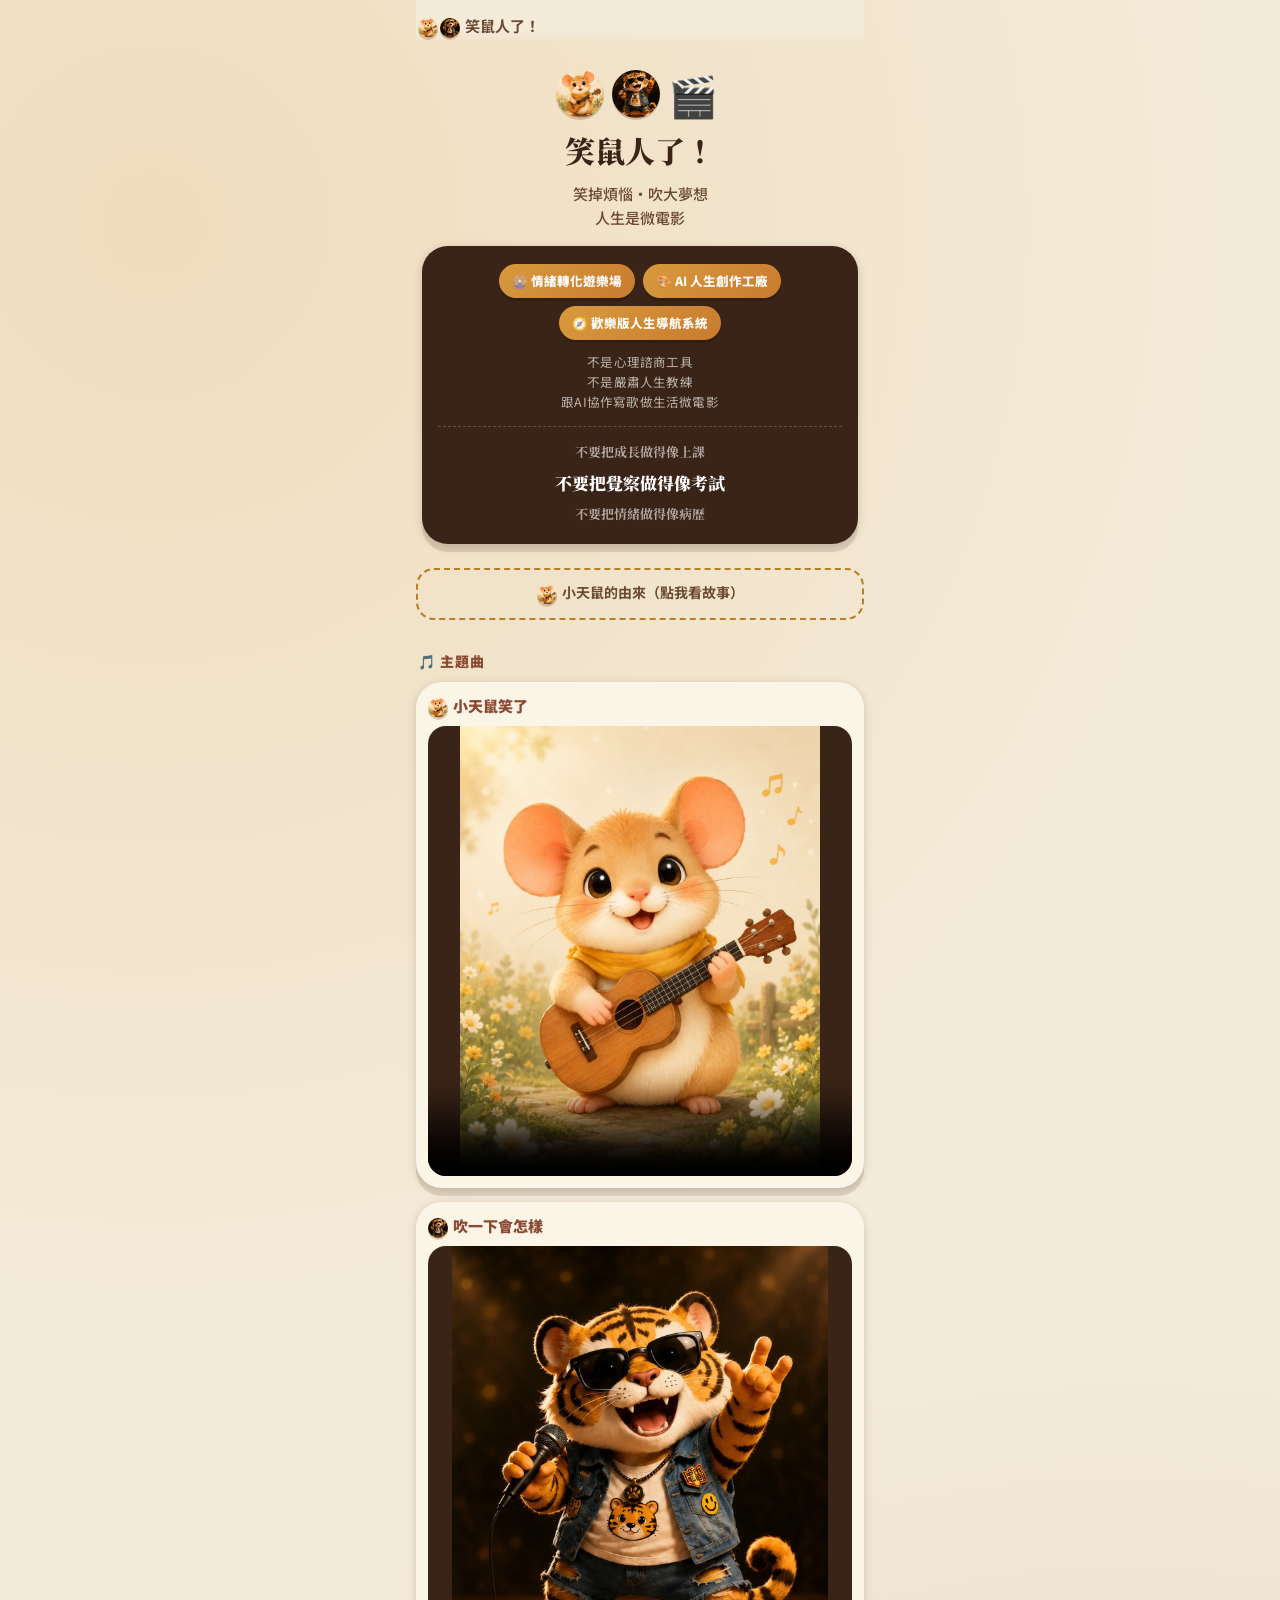
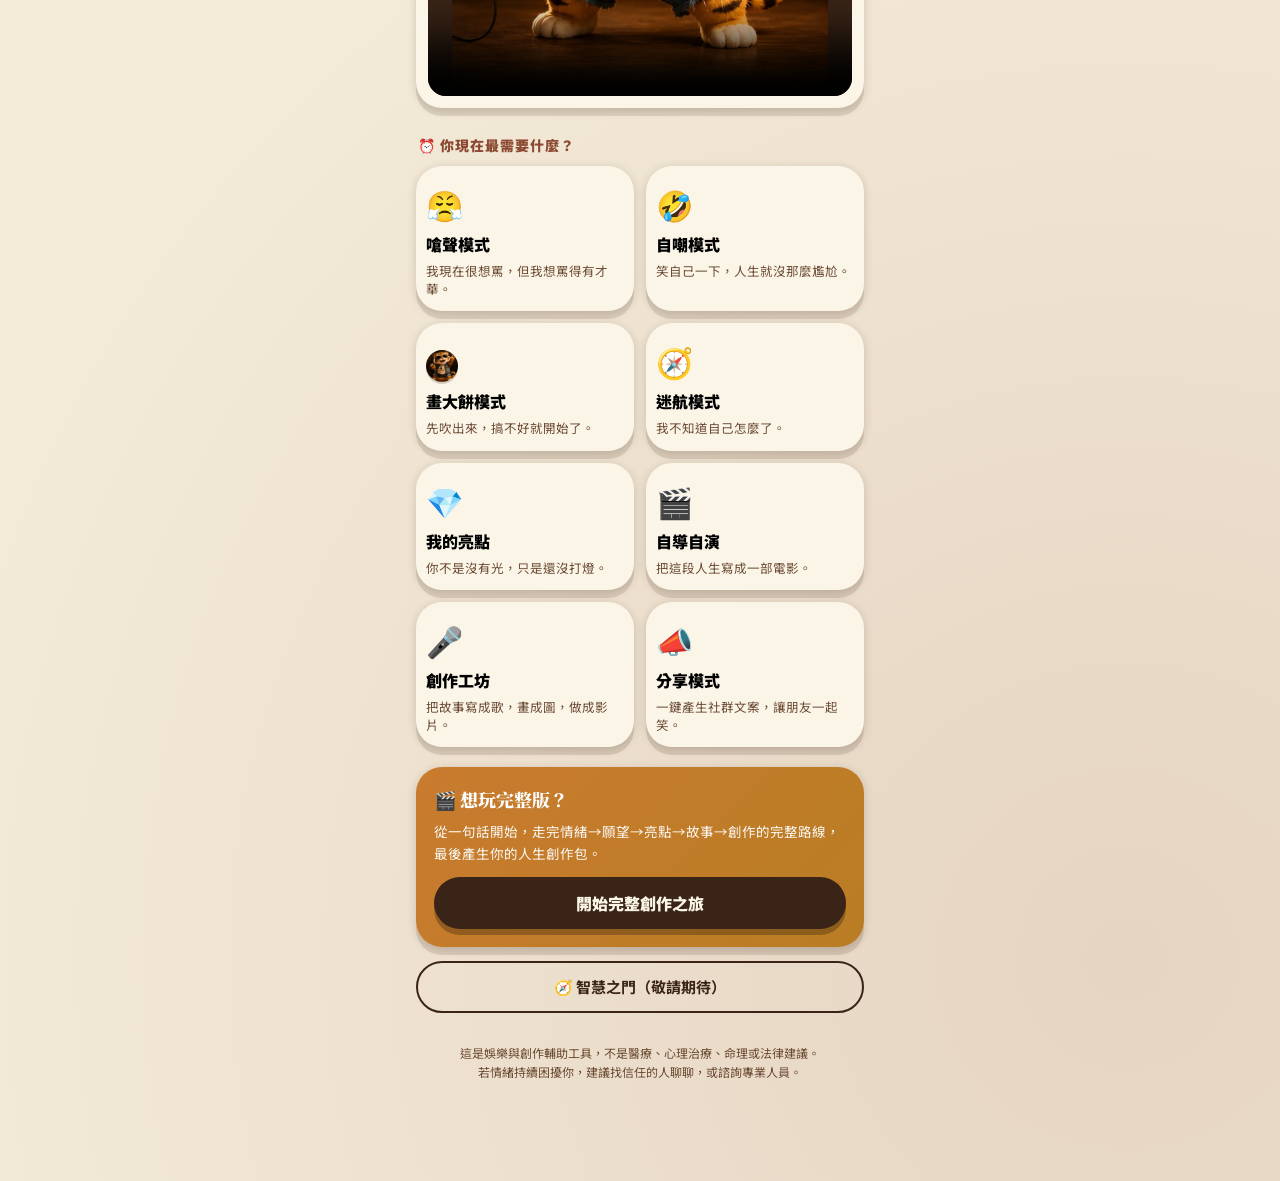
==== index.html @ aac2fd46 "subtitle「人生是微電影」移至第二行 Co-Authored-By: Claude Sonnet 4.6 <noreply@anthropic.com>" ====
<!DOCTYPE html>
<html lang="zh-Hant-TW">
<head>
<meta charset="UTF-8">
<meta name="viewport" content="width=device-width, initial-scale=1, viewport-fit=cover">
<title>笑鼠人了！－ 笑掉煩惱，吹大夢想，把人生變成微電影</title>
<meta name="description" content="歡樂版人生導航系統：把情緒變笑氣，把妄想變願景，把人生變成微電影。不是心理諮商、不是命理、不是嚴肅人生教練。">
<meta name="theme-color" content="#C97B2E">
<link rel="manifest" href="manifest.json">
<link rel="apple-touch-icon" href="rat-safe.jpg">
<link rel="icon" href="rat-safe.jpg">
<link rel="stylesheet" href="style.css">

<!-- ============================================================
  Analytics placeholders (GA4 / Microsoft Clarity)
  Free, optional. Replace the IDs below to enable. Leaving them
  as-is means analytics simply does not load — app still works.
============================================================= -->
<script>
  window.GA4_ID = "G-XXXXXXXXXX";      // ← 換成你的 GA4 評估 ID
  window.CLARITY_ID = "xxxxxxxxxx";    // ← 換成你的 Clarity Project ID
  window.GAS_API_URL = "https://script.google.com/macros/s/AKfycbzFkewVnwkmxQfHQACgjbrm0c6b4pj-tnhjEApqHDGZkanwAmQkqObV0bAMxFBNAV-E/exec";
</script>
<script>
  if (window.GA4_ID && window.GA4_ID.indexOf('XXXX') === -1) {
    var s = document.createElement('script');
    s.async = true; s.src = "https://www.googletagmanager.com/gtag/js?id=" + window.GA4_ID;
    document.head.appendChild(s);
    window.dataLayer = window.dataLayer || [];
    function gtag(){window.dataLayer.push(arguments);}
    window.gtag = gtag;
    gtag('js', new Date());
    gtag('config', window.GA4_ID);
  }
  if (window.CLARITY_ID && window.CLARITY_ID.indexOf('xxxx') === -1) {
    (function(c,l,a,r,i,t,y){
      c[a]=c[a]||function(){(c[a].q=c[a].q||[]).push(arguments)};
      t=l.createElement(r);t.async=1;t.src="https://www.clarity.ms/tag/"+i;
      y=l.getElementsByTagName(r)[0];y.parentNode.insertBefore(t,y);
    })(window, document, "clarity", "script", window.CLARITY_ID);
  }
</script>
</head>
<body>

<div class="app-shell" id="app-shell">

  <div class="topbar">
    <button class="back-btn" id="btn-back" style="display:none" aria-label="返回首頁">←</button>
    <span class="brand"><img src="rat.webp" class="char-icon char-icon-tiny" alt="小天鼠"><img src="tiger.webp" class="char-icon char-icon-tiny" alt="唬爛虎"> 笑鼠人了！</span>
    <span style="width:44px"></span>
  </div>

  <!-- ============================ HOME ============================ -->
  <section class="screen active" id="screen-home">

    <div class="hero">
      <div class="emoji-row">
        <img src="rat.webp" class="char-icon char-icon-hero" alt="小天鼠">
        <img src="tiger.webp" class="char-icon char-icon-hero" alt="唬爛虎">
        <span>🎬</span>
      </div>
      <h1>笑鼠人了！</h1>
      <p class="subtitle">笑掉煩惱・吹大夢想<br>人生是微電影</p>
      <div class="positioning-card">
        <div class="position-badges">
          <span class="position-badge">🎡 情緒轉化遊樂場</span>
          <span class="position-badge">🎨 AI 人生創作工廠</span>
          <span class="position-badge">🧭 歡樂版人生導航系統</span>
        </div>
        <p class="not-list">不是心理諮商工具<br>不是嚴肅人生教練<br>跟AI協作寫歌做生活微電影</p>
        <div class="spirit-banner">
          <span class="spirit-line">不要把成長做得像上課</span>
          <span class="spirit-line">不要把覺察做得像考試</span>
          <span class="spirit-line">不要把情緒做得像病歷</span>
        </div>
      </div>
    </div>

    <button class="origin-toggle" id="btn-origin"><img src="rat.webp" class="char-icon char-icon-tiny" alt="小天鼠"> 小天鼠的由來（點我看故事）</button>
    <div class="origin-card" id="origin-card">媽媽急著找我幫忙，拉開嗓門大喊：

「小～～天～～鼠～～～！」

旁邊的孩子聽了偷偷在笑。
笑著糾正阿嬤：
「阿嬤，是小天使啦，不是小天鼠！」🤣

接著還學了一遍：
「小～～天～～鼠～～～！」

把我也逗樂了。

於是，「小天鼠」就這樣誕生了。✨</div>

    <div class="section-label">🎵 主題曲</div>
    <div class="video-grid">
      <div class="video-card">
        <div class="video-card-head"><img src="rat.webp" class="char-icon char-icon-tiny" alt="小天鼠"> 小天鼠笑了</div>
        <video class="theme-video" preload="none" controls playsinline poster="rat.webp" data-event="rat">
          <source src="videos/rat-laughed.mp4" type="video/mp4">
          您的瀏覽器不支援影片播放。
        </video>
      </div>
      <div class="video-card">
        <div class="video-card-head"><img src="tiger.webp" class="char-icon char-icon-tiny" alt="唬爛虎"> 吹一下會怎樣</div>
        <video class="theme-video" preload="none" controls playsinline poster="tiger.webp" data-event="tiger">
          <source src="videos/tiger-blow.mp4" type="video/mp4">
          您的瀏覽器不支援影片播放。
        </video>
      </div>
    </div>

    <div class="section-label">⏰ 你現在最需要什麼？</div>
    <div class="mode-grid" id="mode-grid"><!-- rendered by app.js --></div>

    <div class="route-b-banner">
      <h3>🎬 想玩完整版？</h3>
      <p>從一句話開始，走完情緒→願望→亮點→故事→創作的完整路線，最後產生你的人生創作包。</p>
      <button class="btn-primary" id="btn-route-b">開始完整創作之旅</button>
    </div>

    <button class="btn-ghost" id="btn-gate" style="margin-top:14px;">🧭 智慧之門（敬請期待）</button>

    <footer class="foot-note">
      這是娛樂與創作輔助工具，不是醫療、心理治療、命理或法律建議。<br>
      若情緒持續困擾你，建議找信任的人聊聊，或諮詢專業人員。
    </footer>
  </section>

  <!-- ===================== GENERIC MODE SCREEN ===================== -->
  <section class="screen" id="screen-mode">
    <div class="progress-strip" id="progress-strip" style="display:none"></div>
    <div class="mode-header">
      <div class="icon" id="mode-icon">😤</div>
      <h2 id="mode-title">嗆聲模式</h2>
      <p class="sub" id="mode-sub">我現在很想罵，但我想罵得有才華。</p>
    </div>

    <div id="mode-input-area"><!-- rendered by app.js --></div>

    <button class="btn-primary" id="btn-generate">產生內容 🎲</button>

    <div id="mode-results" style="margin-top:18px;"></div>
  </section>

  <!-- ===================== 智慧之門 / waitlist ===================== -->
  <section class="screen" id="screen-gate">
    <div class="mode-header">
      <div class="icon">🧭</div>
      <h2>智慧之門</h2>
      <p class="sub">Coming Soon</p>
    </div>
    <div class="gate-card">
      <span class="brush">有些答案，<br>不是算出來的，<br>是看見的。</span>
      <p style="color:#F1E6CC; font-size:14px;">未來這裡會連結專業合作系統，提供更深的解讀體驗。目前僅開放候補名單，不提供算命或解卦。</p>
      <span class="coming">COMING SOON</span>
    </div>
    <div class="field-block" style="margin-top:18px;">
      <label for="waitlist-contact">留下 LINE ID 或 Email，開放時優先通知你</label>
      <textarea id="waitlist-contact" rows="2" placeholder="例如：line_id 或 you@example.com"></textarea>
    </div>
    <button class="btn-primary" id="btn-waitlist-join">加入候補名單</button>
  </section>

  <div class="toast" id="toast"></div>
</div>

<script src="app.js"></script>
<script>
  if ('serviceWorker' in navigator) {
    window.addEventListener('load', function () {
      navigator.serviceWorker.register('service-worker.js').catch(function(){ /* offline-first is best-effort */ });
    });
  }
</script>
</body>
</html>
---- style.css ----
/* =====================================================
   笑鼠人了！ design tokens
   Palette: 金黃 #D89A3E / 暖橘 #C97B2E / 米白 #F4EBD9
            深咖啡 #3A2417 / 紅棕 #8C4A33
   Cinema (自導自演): 黑 #1C1410 / 金 #E8C76B
   Type: Noto Serif TC (display, used sparingly) +
         Noto Sans TC (body/UI) + Zhi Mang Xing (brush accent,
         used only for mascot "金句" callouts — the one signature flourish)
   ===================================================== */

@import url('https://fonts.googleapis.com/css2?family=Noto+Serif+TC:wght@500;900&family=Noto+Sans+TC:wght@400;500;700;900&family=Zhi+Mang+Xing&display=swap');

:root{
  --cream:#F4EBD9;
  --cream-soft:#FBF5E8;
  --gold:#D89A3E;
  --gold-deep:#B97D24;
  --orange:#C97B2E;
  --coffee:#3A2417;
  --coffee-soft:#6B4A33;
  --maroon:#8C4A33;
  --cinema-bg:#1C1410;
  --cinema-gold:#E8C76B;
  --ok:#4F7A4A;
  --warn:#A23B2E;
  --radius-lg:26px;
  --radius-md:18px;
  --radius-sm:12px;
  --shadow:0 8px 0 rgba(58,36,23,0.12), 0 2px 10px rgba(58,36,23,0.18);
  --tap-min:52px;
  --maxw:480px;
}

*{box-sizing:border-box;}
html,body{margin:0;padding:0;}
body{
  background:var(--cream);
  background-image:
    radial-gradient(circle at 12% 8%, rgba(216,154,62,0.18), transparent 40%),
    radial-gradient(circle at 88% 92%, rgba(140,74,51,0.14), transparent 45%);
  color:var(--coffee);
  font-family:'Noto Sans TC', system-ui, sans-serif;
  font-size:17px;
  line-height:1.6;
  -webkit-font-smoothing:antialiased;
}

h1,h2,h3{
  font-family:'Noto Serif TC', 'Noto Sans TC', serif;
  font-weight:900;
  margin:0 0 .4em;
  color:var(--coffee);
}

.brush{
  font-family:'Zhi Mang Xing','Noto Serif TC',serif;
  font-weight:400;
}

button{font-family:inherit;}
a{color:inherit;}

.app-shell{
  max-width:var(--maxw);
  margin:0 auto;
  min-height:100vh;
  padding:0 16px 90px;
  position:relative;
}

/* ---------- Top bar ---------- */
.topbar{
  display:flex; align-items:center; justify-content:space-between;
  padding:14px 2px 6px;
  position:sticky; top:0; z-index:20;
  background:linear-gradient(var(--cream) 70%, transparent);
}
.topbar .back-btn{
  border:none; background:var(--coffee); color:var(--cream-soft);
  width:44px;height:44px;border-radius:50%;
  font-size:20px; display:flex;align-items:center;justify-content:center;
  box-shadow:var(--shadow);
}
.topbar .brand{font-size:15px;font-weight:700;color:var(--coffee-soft);}

/* ---------- Hero ---------- */
.hero{
  text-align:center;
  padding:18px 6px 8px;
}
.hero .emoji-row{font-size:40px; letter-spacing:6px; display:flex; align-items:center; justify-content:center; gap:8px;}
.char-icon{
  display:inline-block; border-radius:50%; object-fit:cover; vertical-align:middle;
  box-shadow:0 2px 0 rgba(58,36,23,0.2);
}
.char-icon-hero{width:48px; height:48px;}
.char-icon-tiny{width:20px; height:20px; margin-right:2px;}
.char-icon-sm{width:26px; height:26px; margin-right:3px;}
.char-icon-mc{width:32px; height:32px;}
.hero h1{font-size:30px; line-height:1.25; margin-top:6px;}
.hero .subtitle{
  font-size:15px; color:var(--coffee-soft); font-weight:500;
  margin-top:2px;
}
.positioning-card{
  margin-top:16px; background:var(--coffee);
  border-radius:var(--radius-lg); padding:18px 16px;
  box-shadow:var(--shadow); text-align:center;
}
.position-badges{
  display:flex; flex-wrap:wrap; gap:8px; justify-content:center;
}
.position-badge{
  display:inline-flex; align-items:center; gap:4px;
  background:linear-gradient(135deg,var(--gold),var(--orange));
  color:#fff; font-size:12.5px; font-weight:800;
  padding:7px 13px; border-radius:50px;
  box-shadow:0 3px 0 rgba(0,0,0,0.18);
}
.not-list{
  margin:12px 0 0; text-align:center; font-size:12.5px;
  color:rgba(255,255,255,0.65); letter-spacing:.2px;
}
.spirit-banner{
  margin-top:14px; padding-top:14px; border-top:1px dashed rgba(255,255,255,0.2);
  display:flex; flex-direction:column; gap:4px; text-align:center;
}
.spirit-line{
  font-family:'Noto Serif TC', serif;
  font-weight:500; display:block; line-height:1.7;
}
.spirit-line:nth-child(1){ font-size:13px; color:rgba(255,255,255,0.6); font-weight:700; }
.spirit-line:nth-child(2){ font-size:17px; color:#fff; font-weight:900; margin:2px 0; }
.spirit-line:nth-child(3){ font-size:13px; color:rgba(255,255,255,0.6); font-weight:700; }

/* ---------- Origin story card ---------- */
.origin-toggle{
  margin:16px 0 4px; width:100%; text-align:center;
  background:none; border:2px dashed var(--gold-deep);
  color:var(--coffee-soft); border-radius:var(--radius-md);
  padding:12px; font-size:14px; font-weight:700;
  min-height:var(--tap-min);
}
.origin-card{
  margin-top:10px; background:var(--cream-soft);
  border-radius:var(--radius-md); padding:18px;
  box-shadow:var(--shadow); white-space:pre-line; font-size:15px;
  display:none;
}
.origin-card.show{display:block;}

.section-label{
  font-size:14px; font-weight:900; color:var(--maroon);
  margin:26px 2px 10px; letter-spacing:1px;
}

/* ---------- Theme song videos ---------- */
.video-grid{
  display:flex; flex-direction:column; gap:14px;
}
.video-card{
  background:var(--cream-soft); border-radius:var(--radius-lg);
  padding:12px; box-shadow:var(--shadow);
}
.video-card-head{
  font-weight:900; font-size:15px; color:var(--maroon); margin-bottom:8px;
}
.theme-video{
  width:100%; border-radius:var(--radius-md); display:block; background:var(--coffee);
  max-height:50vh;
}

/* ---------- Mode grid ---------- */
.mode-grid{
  display:grid; grid-template-columns:1fr 1fr; gap:12px;
}
.mode-card{
  background:var(--cream-soft);
  border:none; border-radius:var(--radius-lg);
  padding:16px 10px 14px;
  box-shadow:var(--shadow);
  text-align:left;
  display:flex; flex-direction:column; gap:6px;
  min-height:118px;
  transition:transform .12s ease;
}
.mode-card:active{transform:translateY(3px);}
.mode-card .icon{font-size:30px;}
.mode-card .title{font-weight:900; font-size:16px;}
.mode-card .desc{font-size:12.5px; color:var(--coffee-soft); line-height:1.4;}

.route-b-banner{
  margin-top:20px; background:linear-gradient(135deg,var(--orange),var(--gold-deep));
  color:#fff; border-radius:var(--radius-lg); padding:18px;
  box-shadow:var(--shadow);
}
.route-b-banner h3{color:#fff; font-size:18px;}
.route-b-banner p{font-size:13.5px; margin:4px 0 12px; opacity:.95;}
.btn-primary{
  display:inline-flex; align-items:center; justify-content:center;
  width:100%; min-height:var(--tap-min);
  background:var(--coffee); color:var(--cream-soft);
  border:none; border-radius:50px; font-weight:900; font-size:16px;
  box-shadow:0 6px 0 rgba(0,0,0,0.25);
}
.btn-primary:active{transform:translateY(3px); box-shadow:none;}
.btn-ghost{
  width:100%; min-height:var(--tap-min);
  background:transparent; border:2px solid var(--coffee);
  color:var(--coffee); border-radius:50px; font-weight:700; font-size:15px;
}

footer.foot-note{
  text-align:center; font-size:12px; color:var(--coffee-soft);
  margin-top:30px; padding-bottom:10px;
}
footer.foot-note a{text-decoration:underline;}

/* ---------- Flow / mode screen ---------- */
.screen{display:none;}
.screen.active{display:block; animation:fadein .25s ease;}
@keyframes fadein{from{opacity:0; transform:translateY(6px);} to{opacity:1; transform:translateY(0);}}

.progress-strip{
  display:flex; gap:5px; margin:6px 0 16px;
}
.progress-strip span{
  flex:1; height:5px; border-radius:4px; background:#E5D6B8;
}
.progress-strip span.done{background:var(--orange);}
.progress-strip span.current{background:var(--coffee);}

.mode-header{text-align:center; margin-bottom:14px;}
.mode-header .icon{font-size:38px;}
.mode-header h2{font-size:22px; margin-top:4px;}
.mode-header .sub{font-size:14px; color:var(--coffee-soft);}

.field-block{margin-bottom:16px;}
.field-block label{
  display:block; font-weight:700; font-size:14px; margin-bottom:6px; color:var(--maroon);
}
textarea, select{
  width:100%; border:2px solid #E5D6B8; border-radius:var(--radius-md);
  padding:14px; font-size:16px; font-family:inherit; background:var(--cream-soft);
  color:var(--coffee);
}
textarea{min-height:90px; resize:vertical;}
textarea.input-error{
  border-color:var(--warn); animation: shake .3s ease;
}
@keyframes shake{
  0%,100%{transform:translateX(0);}
  25%{transform:translateX(-4px);}
  75%{transform:translateX(4px);}
}

.chip-row{display:flex; flex-wrap:wrap; gap:8px;}
.chip{
  border:2px solid #E5D6B8; background:var(--cream-soft);
  border-radius:50px; padding:10px 16px; font-size:14px; font-weight:700;
  color:var(--coffee-soft); min-height:44px;
}
.chip.selected{
  background:var(--orange); border-color:var(--orange); color:#fff;
}

/* ---------- Result cards ---------- */
.result-card{
  background:var(--cream-soft);
  border-radius:var(--radius-lg);
  padding:18px;
  margin-bottom:14px;
  box-shadow:var(--shadow);
  position:relative;
  border-left:6px solid var(--gold-deep);
}
.result-card.tag-rat{border-left-color:#B97D24;}
.result-card.tag-tiger{border-left-color:#C97B2E;}
.result-card.tag-lost{border-left-color:#6B7A8C;}
.result-card.tag-shine{border-left-color:#A2862E;}
.result-card .who{
  font-weight:900; font-size:13.5px; color:var(--maroon);
  margin-bottom:6px; display:flex; align-items:center; gap:6px;
}
.result-card .body-text{font-size:15.5px; white-space:pre-line;}
.result-card .quote{
  margin-top:10px; font-family:'Zhi Mang Xing','Noto Serif TC',serif;
  font-size:19px; color:var(--maroon); border-top:1px dashed #D8C7A0;
  padding-top:8px;
}

.result-card.vent{
  background:
    linear-gradient(var(--cream-soft) 92%, transparent),
    repeating-linear-gradient(45deg, transparent 0 8px, rgba(140,74,51,0.05) 8px 16px);
  clip-path: polygon(0% 2%, 4% 0%, 96% 1%, 100% 3%, 99% 98%, 95% 100%, 3% 99%, 0% 97%);
}

/* cinema ticket signature treatment — 自導自演 only */
.cinema-wrap{
  background:var(--cinema-bg); border-radius:var(--radius-lg);
  padding:4px; box-shadow:var(--shadow); margin-bottom:16px;
}
.cinema-ticket{
  background:repeating-linear-gradient(135deg, #221913 0 2px, #1C1410 2px 4px);
  border-radius:22px; padding:20px; color:var(--cinema-gold);
  position:relative;
}
.cinema-ticket::before, .cinema-ticket::after{
  content:""; position:absolute; width:18px; height:18px;
  background:var(--cream); border-radius:50%;
}
.cinema-ticket::before{left:-9px; top:50%; transform:translateY(-50%);}
.cinema-ticket::after{right:-9px; top:50%; transform:translateY(-50%);}
.cinema-ticket .film-title{
  font-family:'Noto Serif TC',serif; font-weight:900; font-size:21px; color:#fff;
}
.cinema-ticket .film-genre{font-size:12px; opacity:.8; letter-spacing:2px; text-transform:uppercase;}
.cinema-ticket .act{
  margin-top:12px; border-top:1px dashed rgba(232,199,107,0.35); padding-top:10px;
}
.cinema-ticket .act .label{font-size:12px; font-weight:900; color:var(--cinema-gold);}
.cinema-ticket .act .content{font-size:14.5px; color:#F1E6CC; margin-top:2px;}
.cinema-ticket .ending{
  margin-top:14px; font-family:'Zhi Mang Xing',serif; font-size:18px; color:#fff;
  border-top:1px solid rgba(232,199,107,0.4); padding-top:10px;
}

/* song / image / storyboard cards */
.creative-card{
  background:var(--cream-soft); border-radius:var(--radius-lg);
  padding:18px; margin-bottom:14px; box-shadow:var(--shadow);
}
.creative-card h4{margin:0 0 8px; font-size:15px; color:var(--maroon);}
.lyric-line{padding:4px 0; border-bottom:1px dashed #E5D6B8; font-size:15px;}
.lyric-line:last-child{border-bottom:none;}
.storyboard-shot{
  display:flex; gap:10px; padding:8px 0; border-bottom:1px dashed #E5D6B8;
}
.storyboard-shot .shot-no{
  flex:0 0 34px; height:34px; border-radius:50%; background:var(--coffee);
  color:#fff; display:flex; align-items:center; justify-content:center;
  font-weight:900; font-size:13px;
}
.storyboard-shot .shot-body{font-size:14px;}
.storyboard-shot .shot-meta{font-size:12px; color:var(--coffee-soft);}

.prompt-box{
  background:var(--coffee); color:var(--cream-soft);
  font-family:ui-monospace, "SF Mono", Menlo, monospace;
  font-size:13px; border-radius:var(--radius-sm); padding:12px;
  white-space:pre-wrap; word-break:break-word; margin-top:8px;
}

.action-row{
  display:flex; gap:10px; margin:18px 0;
}
.action-row button{flex:1; min-height:var(--tap-min);}
.btn-copy{
  background:var(--cream-soft); border:2px solid var(--coffee); border-radius:50px;
  font-weight:800; color:var(--coffee); font-size:14px;
}
.btn-regen{
  background:var(--gold); border:none; border-radius:50px;
  font-weight:900; color:#fff; font-size:14px;
}
.toast{
  position:fixed; bottom:18px; left:50%; transform:translateX(-50%);
  background:var(--coffee); color:#fff; padding:10px 20px; border-radius:50px;
  font-size:13px; opacity:0; transition:opacity .25s ease; z-index:50; pointer-events:none;
}
.toast.show{opacity:1;}

.share-grid{display:grid; grid-template-columns:1fr 1fr; gap:10px; margin-top:10px;}
.share-grid .share-card{
  background:var(--cream-soft); border-radius:var(--radius-md); padding:12px;
  box-shadow:var(--shadow); font-size:13px;
}
.share-grid .share-card h5{margin:0 0 6px; font-size:12px; color:var(--maroon);}

.gate-card{
  background:linear-gradient(160deg,#2A1F18,#1C1410);
  color:var(--cinema-gold); border-radius:var(--radius-lg);
  padding:22px; text-align:center; box-shadow:var(--shadow); margin-top:18px;
}
.gate-card .brush{font-size:20px; display:block; margin-bottom:10px; color:#fff;}
.gate-card .coming{
  display:inline-block; margin-top:12px; padding:6px 16px; border-radius:50px;
  border:1px solid var(--cinema-gold); font-size:12px; letter-spacing:2px;
}

:focus-visible{outline:3px solid var(--maroon); outline-offset:2px;}
@media (prefers-reduced-motion: reduce){
  *{animation:none !important; transition:none !important;}
}

@media (min-width:520px){
  body{font-size:18px;}
}
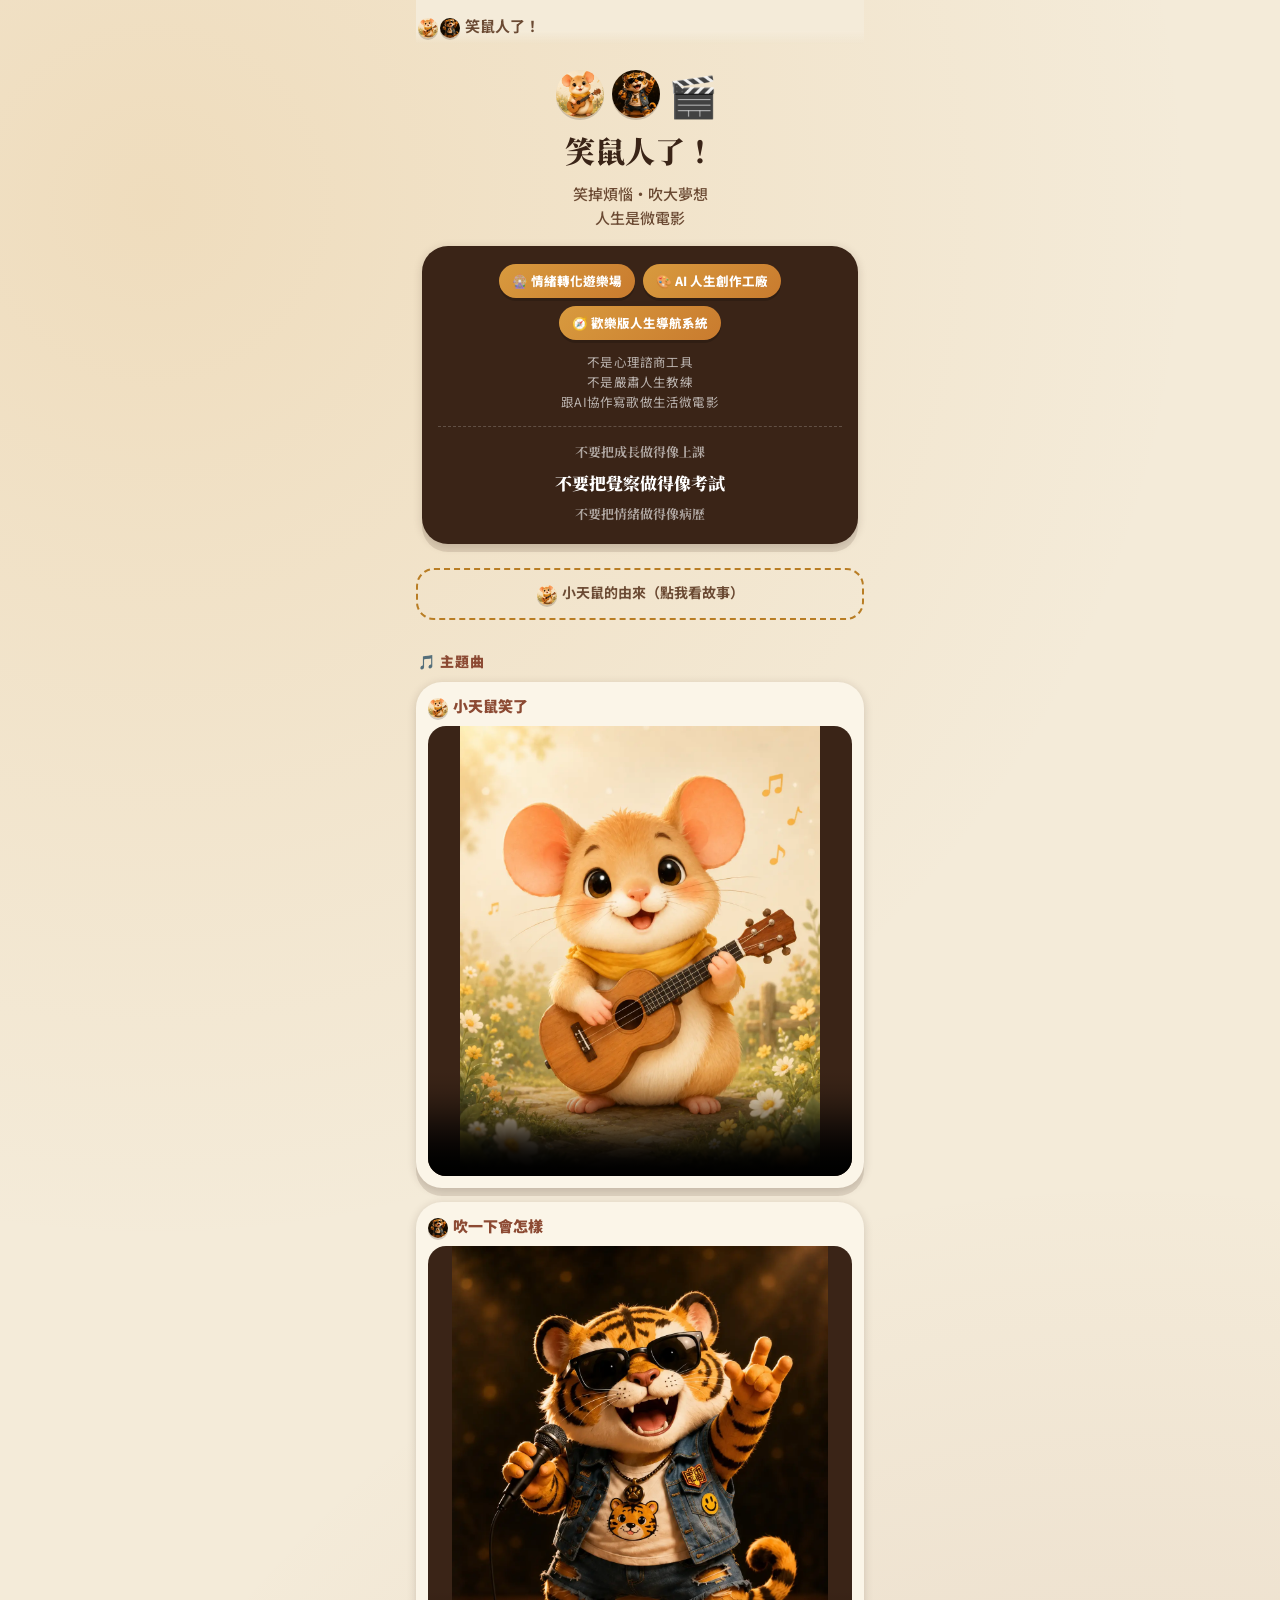
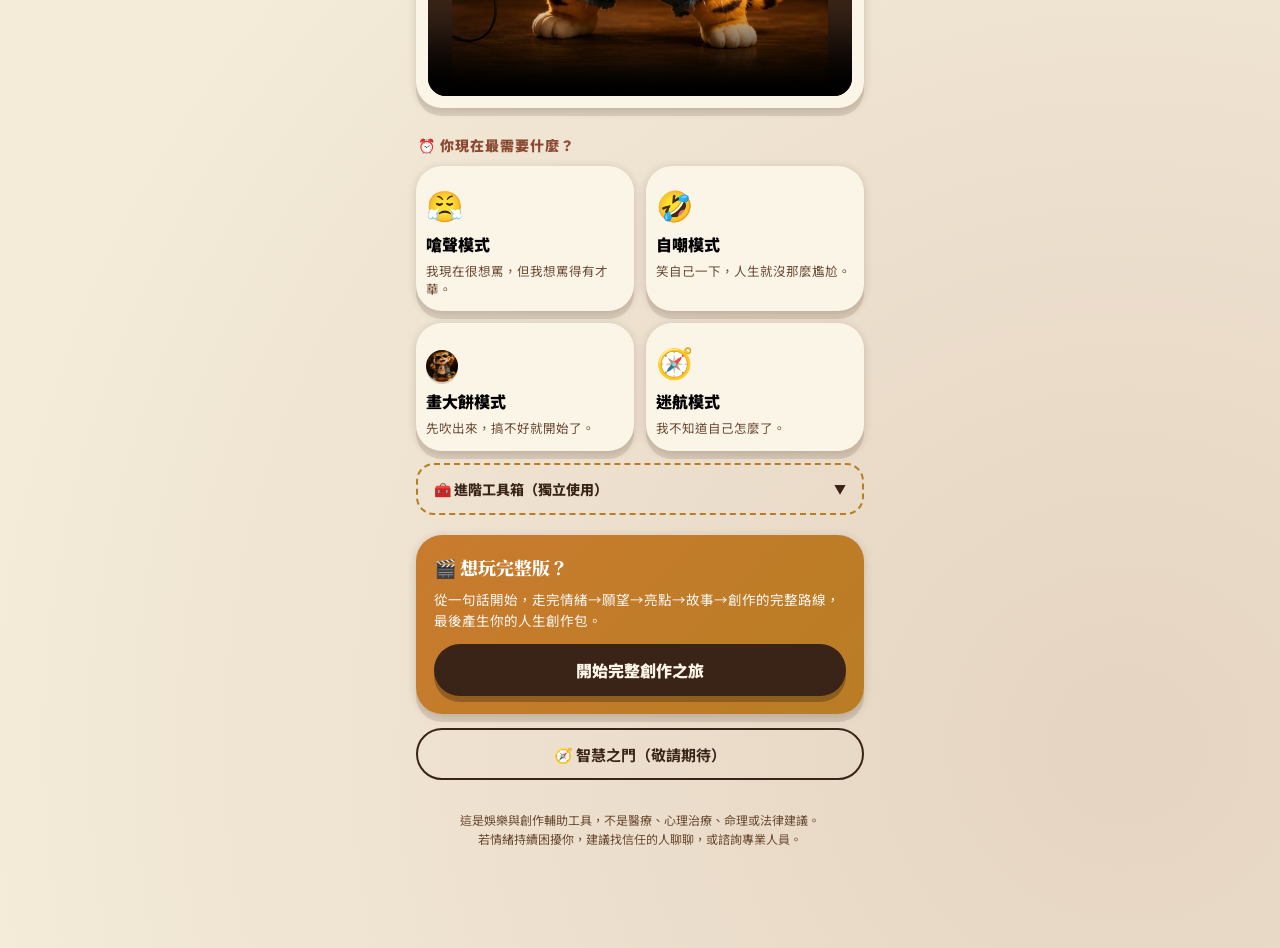
==== commit 4a659e68: "feat: v2.0 完整重構 — 工坊雙版、Canvas圖卡、localStorage草稿、完整流程 - app.js v2.0：快速四模式（嗆聲/自嘲/畫大餅/迷航）+ 進階工具箱 - 完整流程 " ====
--- a/index.html
+++ b/index.html
@@ -111,8 +111,14 @@
       </div>
     </div>
 
+    <!-- 草稿繼續提示 -->
+    <div id="draft-banner" style="display:none"></div>
+
     <div class="section-label">⏰ 你現在最需要什麼？</div>
     <div class="mode-grid" id="mode-grid"><!-- rendered by app.js --></div>
+
+    <!-- 進階工具箱 -->
+    <div id="advanced-box" style="margin-top:12px;"></div>
 
     <div class="route-b-banner">
       <h3>🎬 想玩完整版？</h3>
--- a/style.css
+++ b/style.css
@@ -389,6 +389,111 @@
   border:1px solid var(--cinema-gold); font-size:12px; letter-spacing:2px;
 }
 
+/* ---------- Draft banner ---------- */
+.draft-inner{
+  background:var(--coffee); color:var(--cream-soft);
+  border-radius:var(--radius-md); padding:12px 14px;
+  display:flex; flex-wrap:wrap; align-items:center; gap:8px;
+  font-size:13.5px; font-weight:700; margin-bottom:14px;
+}
+.draft-inner span{flex:1; min-width:120px;}
+.btn-draft-resume{
+  background:var(--gold); color:#fff; border:none;
+  border-radius:50px; padding:8px 16px; font-weight:900; font-size:13px;
+  min-height:40px;
+}
+.btn-draft-clear{
+  background:transparent; color:rgba(244,235,217,0.7);
+  border:1px solid rgba(244,235,217,0.4); border-radius:50px;
+  padding:8px 12px; font-size:12px; min-height:40px;
+}
+
+/* ---------- Advanced toolbox ---------- */
+.advanced-toggle{
+  width:100%; background:transparent;
+  border:2px dashed var(--gold-deep);
+  border-radius:var(--radius-md); padding:12px 16px;
+  font-size:14px; font-weight:800; color:var(--coffee);
+  display:flex; justify-content:space-between; align-items:center;
+  min-height:var(--tap-min);
+}
+.toggle-arrow{font-size:12px;}
+.advanced-grid{
+  display:grid; grid-template-columns:1fr 1fr; gap:10px; margin-top:10px;
+}
+.mode-card-sm{
+  background:var(--cream-soft);
+  border:none; border-radius:var(--radius-md);
+  padding:12px 10px 10px;
+  box-shadow:var(--shadow);
+  text-align:left;
+  display:flex; flex-direction:column; gap:4px;
+  min-height:90px;
+}
+.mode-card-sm .icon{font-size:22px;}
+.mode-card-sm .title{font-weight:900; font-size:14px;}
+.mode-card-sm .desc{font-size:11.5px; color:var(--coffee-soft); line-height:1.35;}
+
+/* ---------- Progress strip (with step name) ---------- */
+.progress-strip{margin:6px 0 16px;}
+.progress-dots{display:flex; gap:5px; margin-bottom:6px;}
+.progress-dots span{
+  flex:1; height:5px; border-radius:4px; background:#E5D6B8;
+}
+.progress-dots span.done{background:var(--orange);}
+.progress-dots span.current{background:var(--coffee);}
+.progress-label{
+  font-size:12px; font-weight:700; color:var(--coffee-soft); text-align:center;
+}
+
+/* ---------- Workshop song cards ---------- */
+.song-card{
+  background:var(--cream-soft); border-radius:var(--radius-lg);
+  padding:18px; margin-bottom:16px; box-shadow:var(--shadow);
+  border-left:6px solid var(--orange);
+}
+.song-card-head{
+  display:flex; align-items:center; gap:10px; margin-bottom:10px;
+}
+.song-icon{font-size:26px;}
+.song-label{font-weight:900; font-size:15px; color:var(--maroon);}
+.song-style{font-size:12px; color:var(--coffee-soft); border:1px solid #E5D6B8; border-radius:20px; padding:3px 10px;}
+.song-title{font-family:'Noto Serif TC',serif; font-weight:900; font-size:18px; margin-bottom:6px;}
+.song-concept{font-size:13.5px; color:var(--coffee-soft); margin-bottom:12px; line-height:1.5;}
+.song-lyrics{
+  white-space:pre-wrap; font-size:14px; font-family:inherit;
+  background:var(--coffee); color:var(--cream-soft);
+  border-radius:var(--radius-sm); padding:14px; margin:0 0 12px;
+  line-height:1.7; word-break:break-all;
+}
+.song-meta{display:flex; gap:12px; font-size:13px; color:var(--coffee-soft); margin-bottom:10px;}
+.song-ai-prompt{font-size:13px;}
+.song-ai-prompt strong{color:var(--maroon);}
+.song-card-actions{display:flex; gap:10px; margin-top:12px;}
+.song-card-actions button{flex:1; min-height:var(--tap-min);}
+
+/* workshop re-gen */
+.workshop-actions{margin:6px 0 14px;}
+.btn-workshop-regen{width:100%; min-height:var(--tap-min);}
+
+/* ---------- Canvas card area ---------- */
+.card-section{
+  background:var(--cream-soft); border-radius:var(--radius-lg);
+  padding:18px; margin-top:16px; box-shadow:var(--shadow);
+}
+.card-section h4{margin:0 0 12px; font-size:16px; color:var(--maroon);}
+.card-type-row,.card-size-row{display:flex; flex-wrap:wrap; gap:8px; margin-bottom:12px;}
+.card-dl-row{display:flex; gap:10px; margin-top:12px;}
+.card-dl-row button{flex:1; min-height:var(--tap-min);}
+
+/* ---------- Share cards full-width ---------- */
+.share-grid{display:grid; grid-template-columns:1fr; gap:10px; margin-top:10px;}
+.share-card{
+  background:var(--cream-soft); border-radius:var(--radius-md); padding:14px;
+  box-shadow:var(--shadow); font-size:14px;
+}
+.share-card h5{margin:0 0 6px; font-size:12px; color:var(--maroon); font-weight:900; letter-spacing:.5px;}
+
 :focus-visible{outline:3px solid var(--maroon); outline-offset:2px;}
 @media (prefers-reduced-motion: reduce){
   *{animation:none !important; transition:none !important;}
@@ -396,4 +501,5 @@
 
 @media (min-width:520px){
   body{font-size:18px;}
-}
+  .share-grid{grid-template-columns:1fr 1fr;}
+}
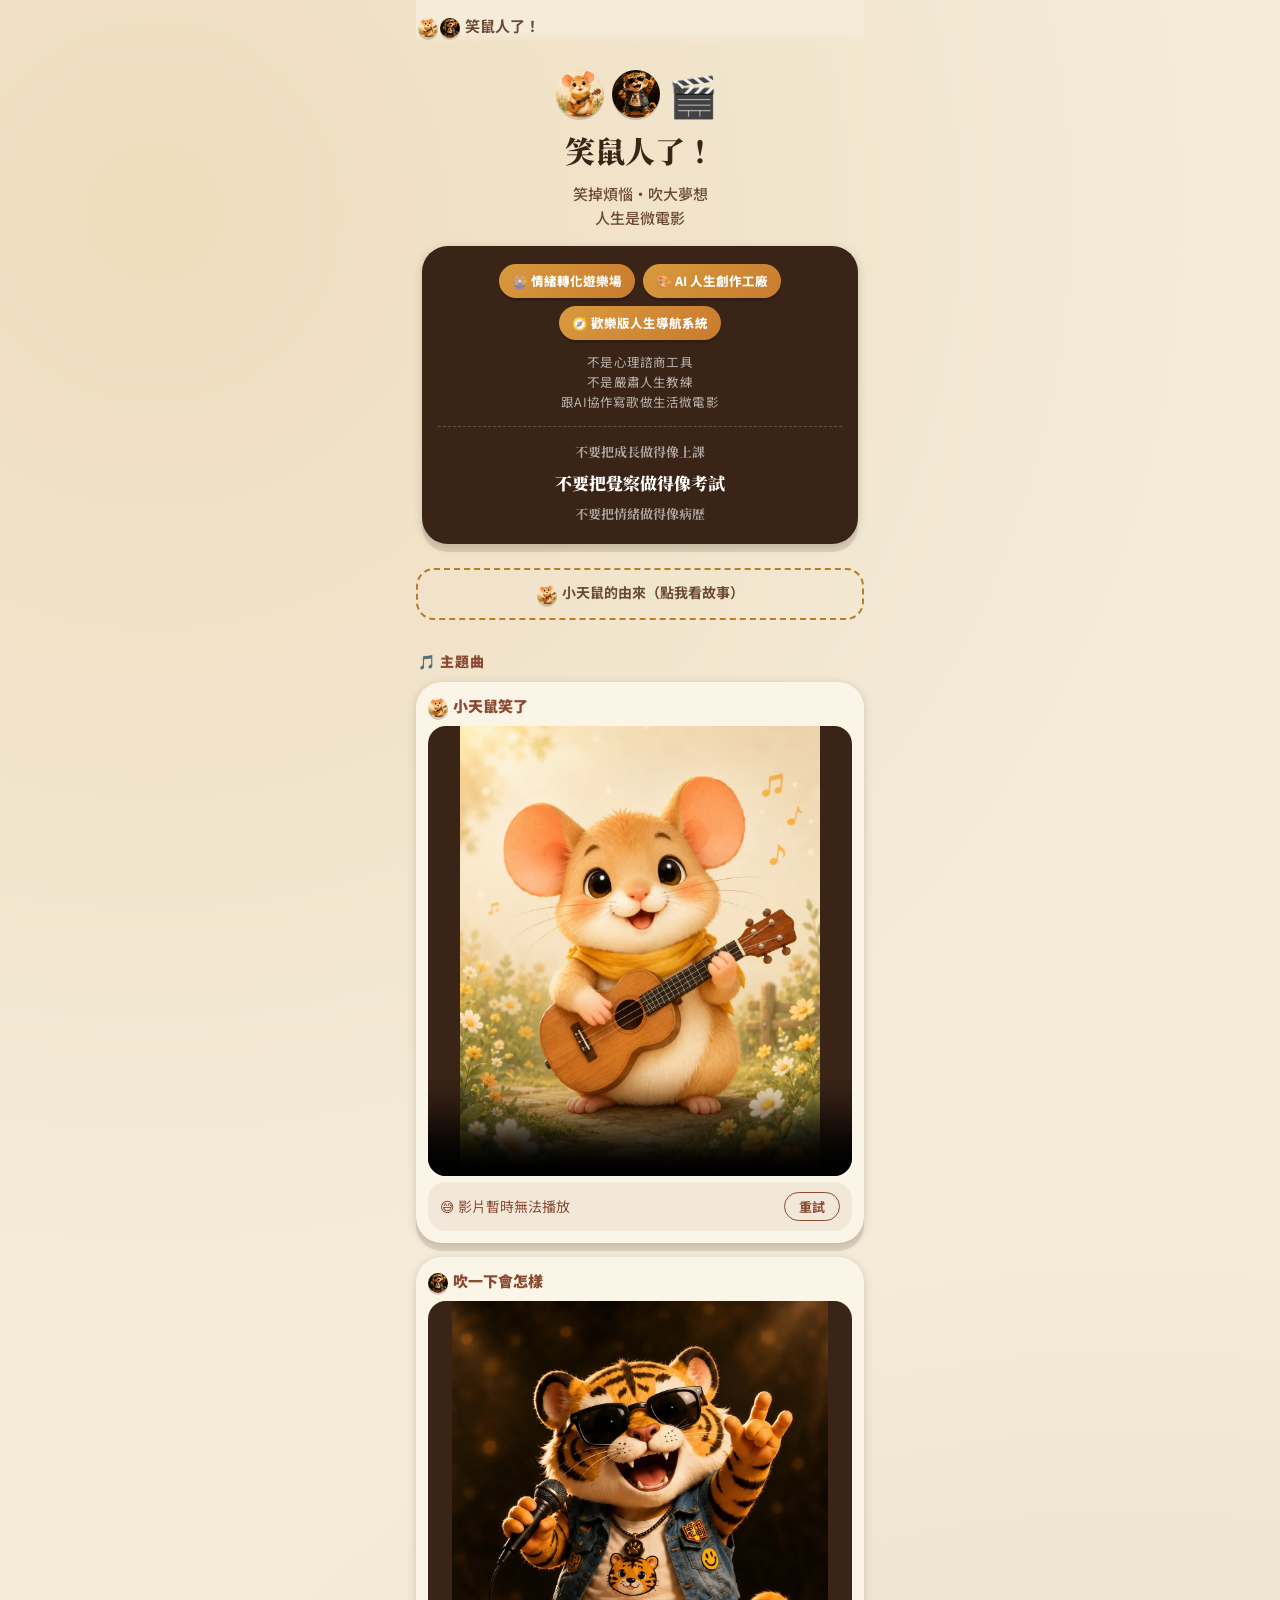
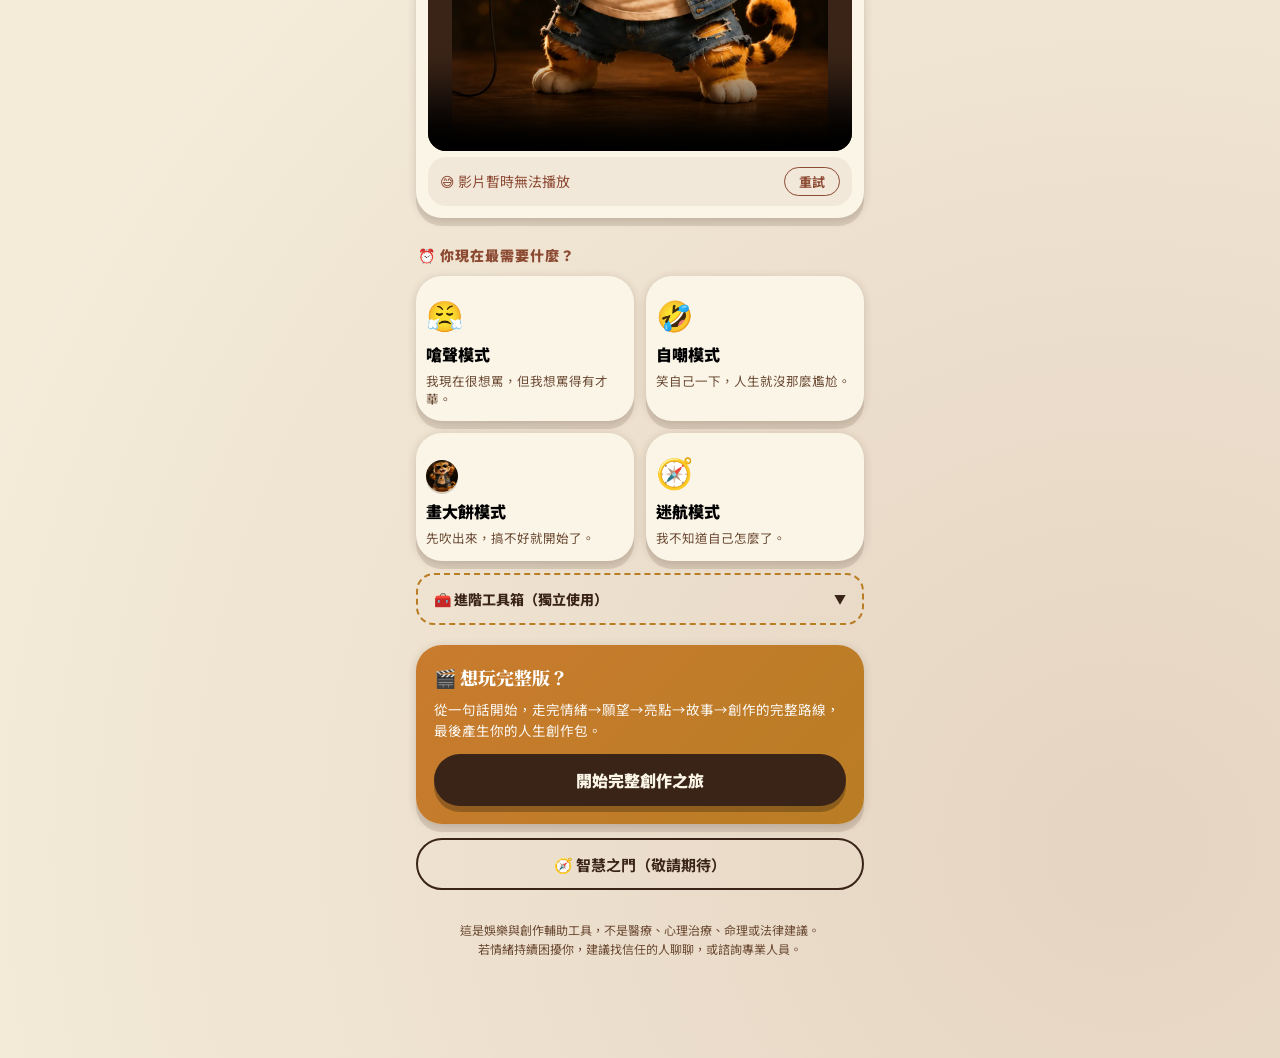
==== commit e3609423: "feat: video fast-start prep + error/retry UI - index.html: rename sources to rat-v2.mp4 / tiger-v2.m" ====
--- a/index.html
+++ b/index.html
@@ -98,16 +98,22 @@
       <div class="video-card">
         <div class="video-card-head"><img src="rat.webp" class="char-icon char-icon-tiny" alt="小天鼠"> 小天鼠笑了</div>
         <video class="theme-video" preload="none" controls playsinline poster="rat.webp" data-event="rat">
-          <source src="videos/rat-laughed.mp4" type="video/mp4">
-          您的瀏覽器不支援影片播放。
+          <source src="videos/rat-v2.mp4" type="video/mp4">
         </video>
+        <div class="video-err-box" hidden>
+          <span>😅 影片暫時無法播放</span>
+          <button class="btn-video-retry">重試</button>
+        </div>
       </div>
       <div class="video-card">
         <div class="video-card-head"><img src="tiger.webp" class="char-icon char-icon-tiny" alt="唬爛虎"> 吹一下會怎樣</div>
         <video class="theme-video" preload="none" controls playsinline poster="tiger.webp" data-event="tiger">
-          <source src="videos/tiger-blow.mp4" type="video/mp4">
-          您的瀏覽器不支援影片播放。
+          <source src="videos/tiger-v2.mp4" type="video/mp4">
         </video>
+        <div class="video-err-box" hidden>
+          <span>😅 影片暫時無法播放</span>
+          <button class="btn-video-retry">重試</button>
+        </div>
       </div>
     </div>
 
--- a/style.css
+++ b/style.css
@@ -169,6 +169,16 @@
   width:100%; border-radius:var(--radius-md); display:block; background:var(--coffee);
   max-height:50vh;
 }
+.video-err-box{
+  display:flex; align-items:center; justify-content:space-between;
+  padding:10px 12px; margin-top:6px;
+  background:rgba(140,74,51,.08); border-radius:var(--radius-md);
+  font-size:14px; color:var(--maroon);
+}
+.btn-video-retry{
+  padding:4px 14px; border:1.5px solid var(--maroon); border-radius:20px;
+  background:none; color:var(--maroon); font-size:13px; font-weight:700; cursor:pointer;
+}
 
 /* ---------- Mode grid ---------- */
 .mode-grid{
@@ -466,8 +476,9 @@
   border-radius:var(--radius-sm); padding:14px; margin:0 0 12px;
   line-height:1.7; word-break:break-all;
 }
-.song-meta{display:flex; gap:12px; font-size:13px; color:var(--coffee-soft); margin-bottom:10px;}
-.song-ai-prompt{font-size:13px;}
+.song-meta{display:flex; gap:12px; font-size:13px; color:var(--coffee-soft); margin-bottom:6px;}
+.song-meta-ext{font-size:12.5px; color:var(--coffee-soft); margin-bottom:3px; line-height:1.5;}
+.song-ai-prompt{font-size:13px; margin-top:10px;}
 .song-ai-prompt strong{color:var(--maroon);}
 .song-card-actions{display:flex; gap:10px; margin-top:12px;}
 .song-card-actions button{flex:1; min-height:var(--tap-min);}
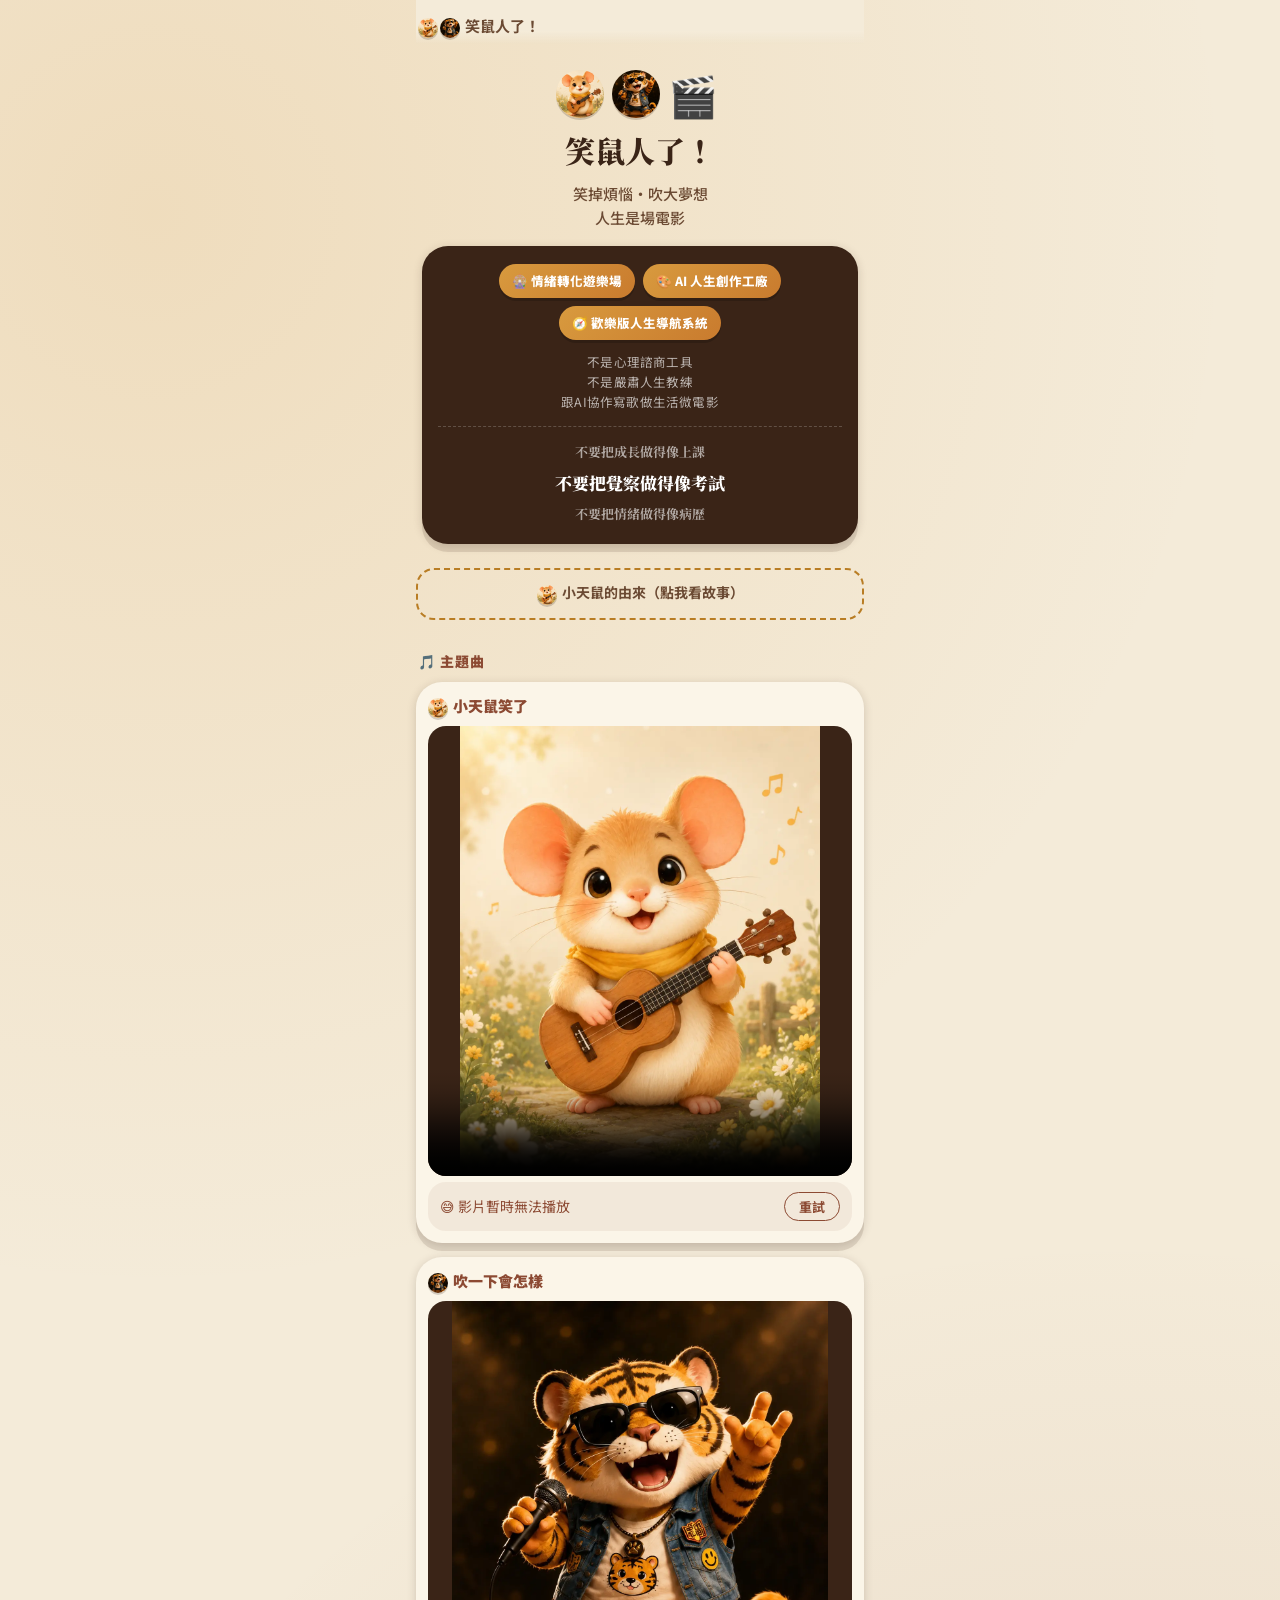
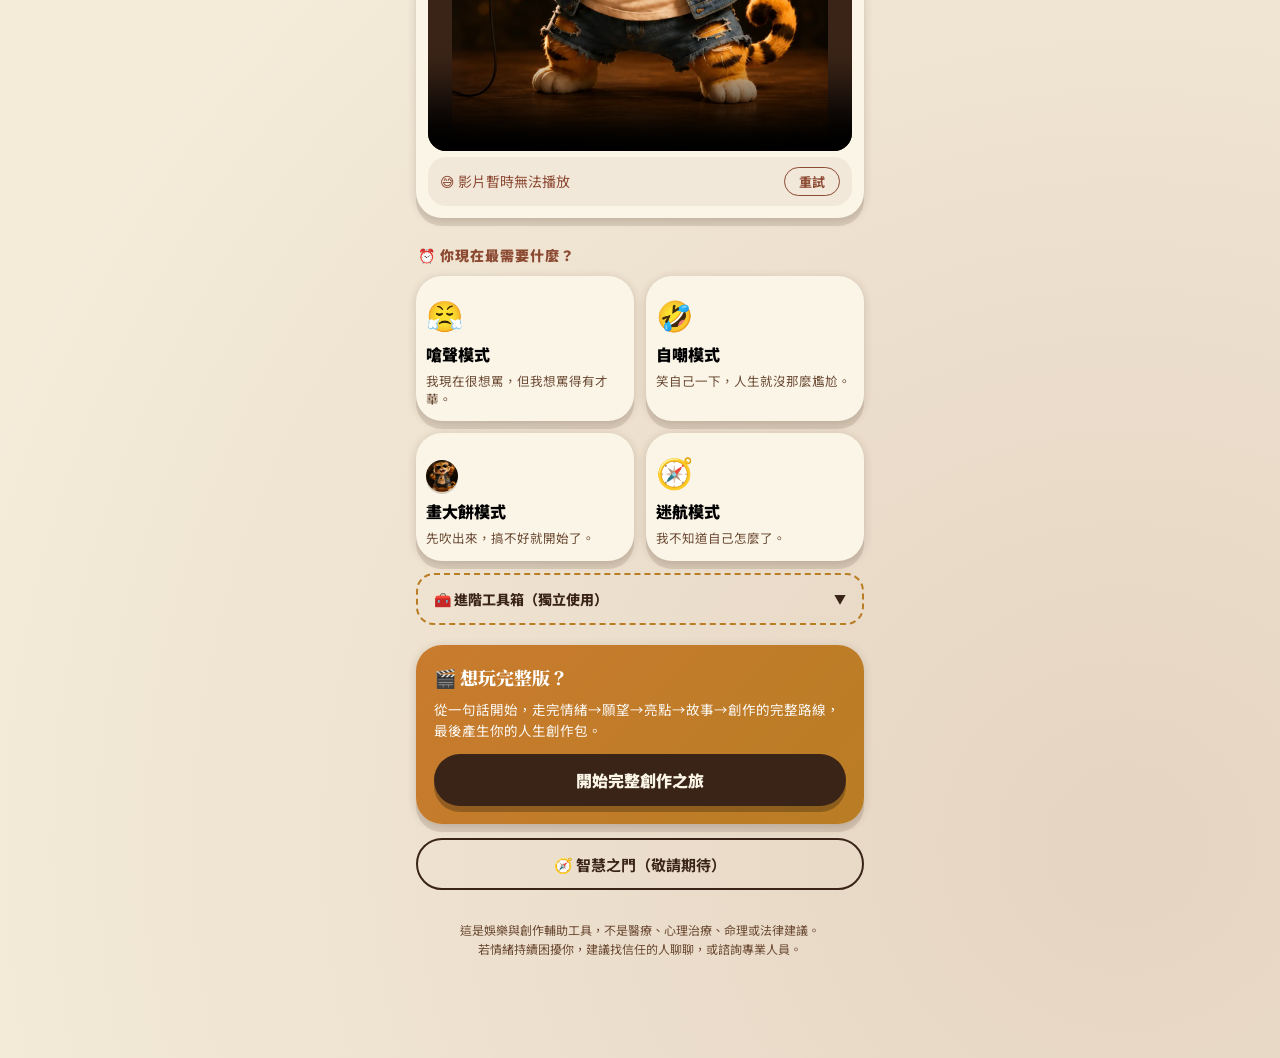
==== commit 97166f14: "Update index.html" ====
--- a/index.html
+++ b/index.html
@@ -61,7 +61,7 @@
         <span>🎬</span>
       </div>
       <h1>笑鼠人了！</h1>
-      <p class="subtitle">笑掉煩惱・吹大夢想<br>人生是微電影</p>
+      <p class="subtitle">笑掉煩惱・吹大夢想<br>人生是場電影</p>
       <div class="positioning-card">
         <div class="position-badges">
           <span class="position-badge">🎡 情緒轉化遊樂場</span>
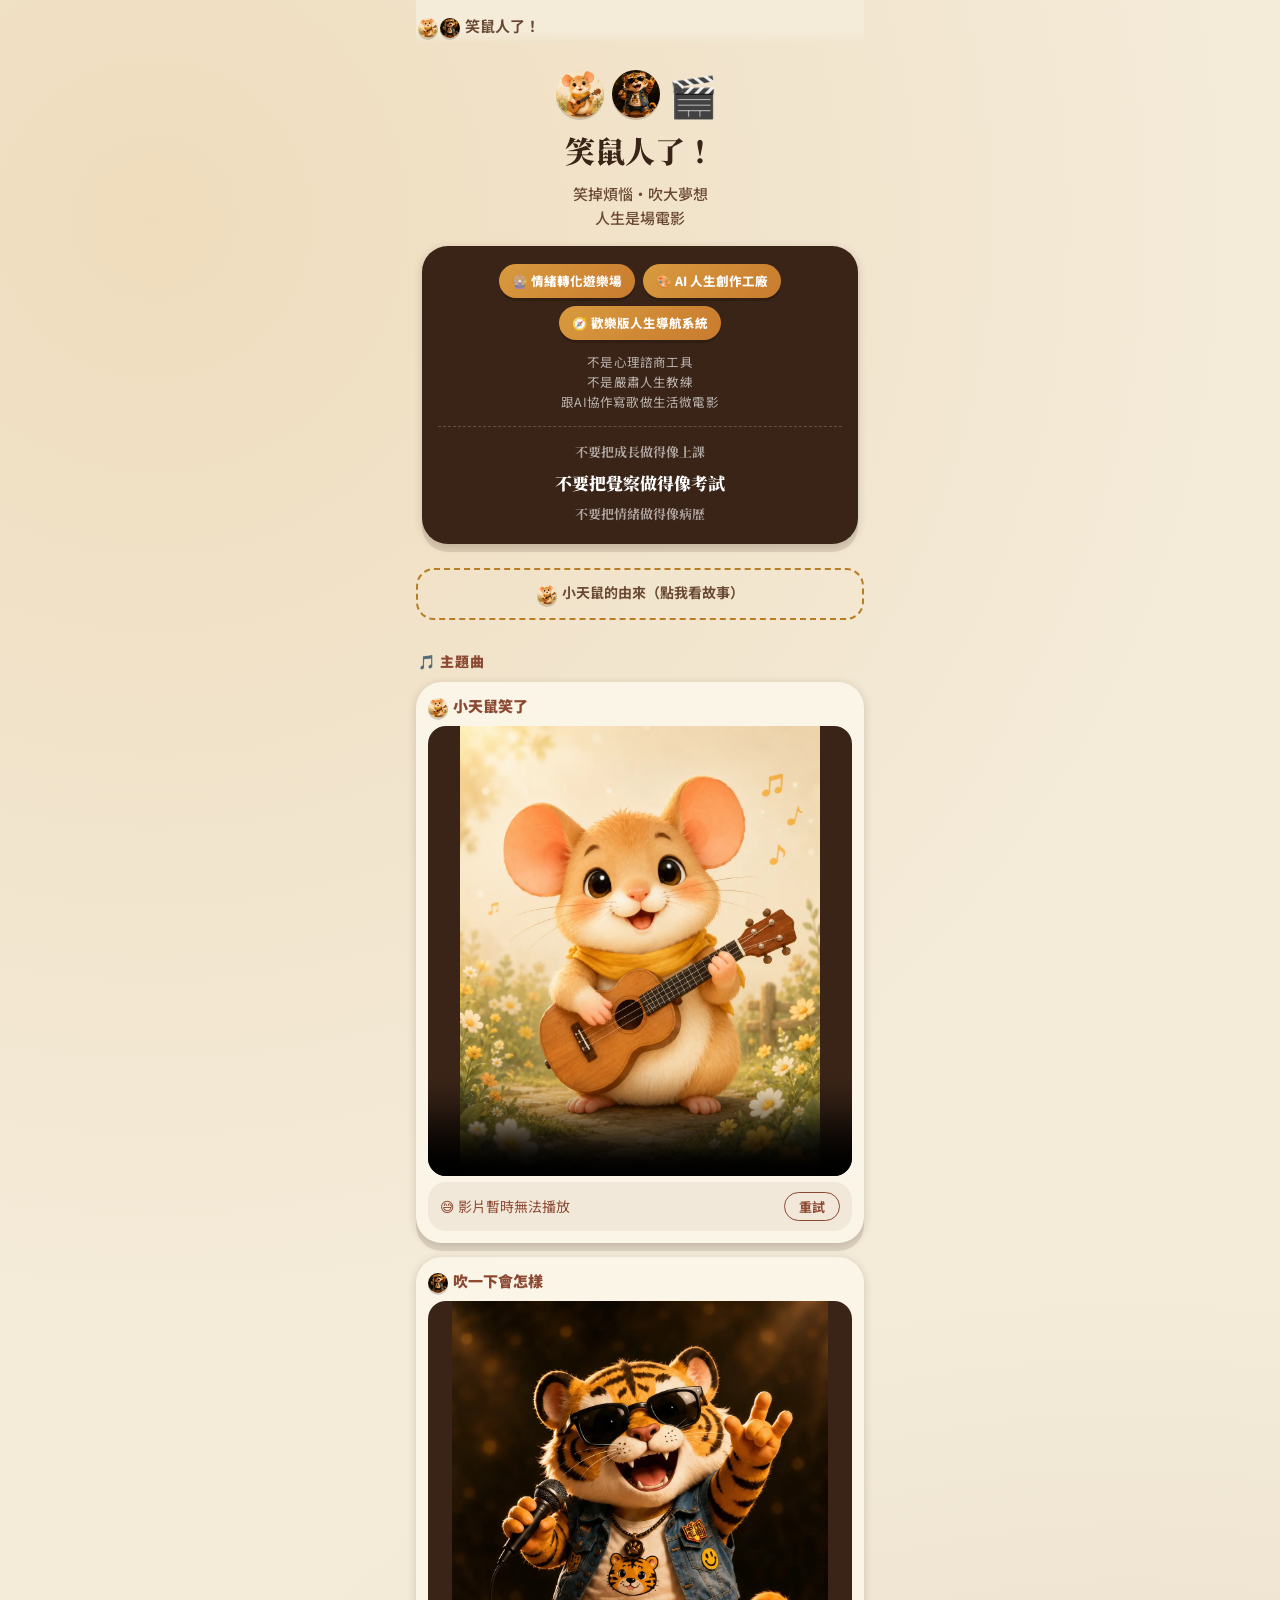
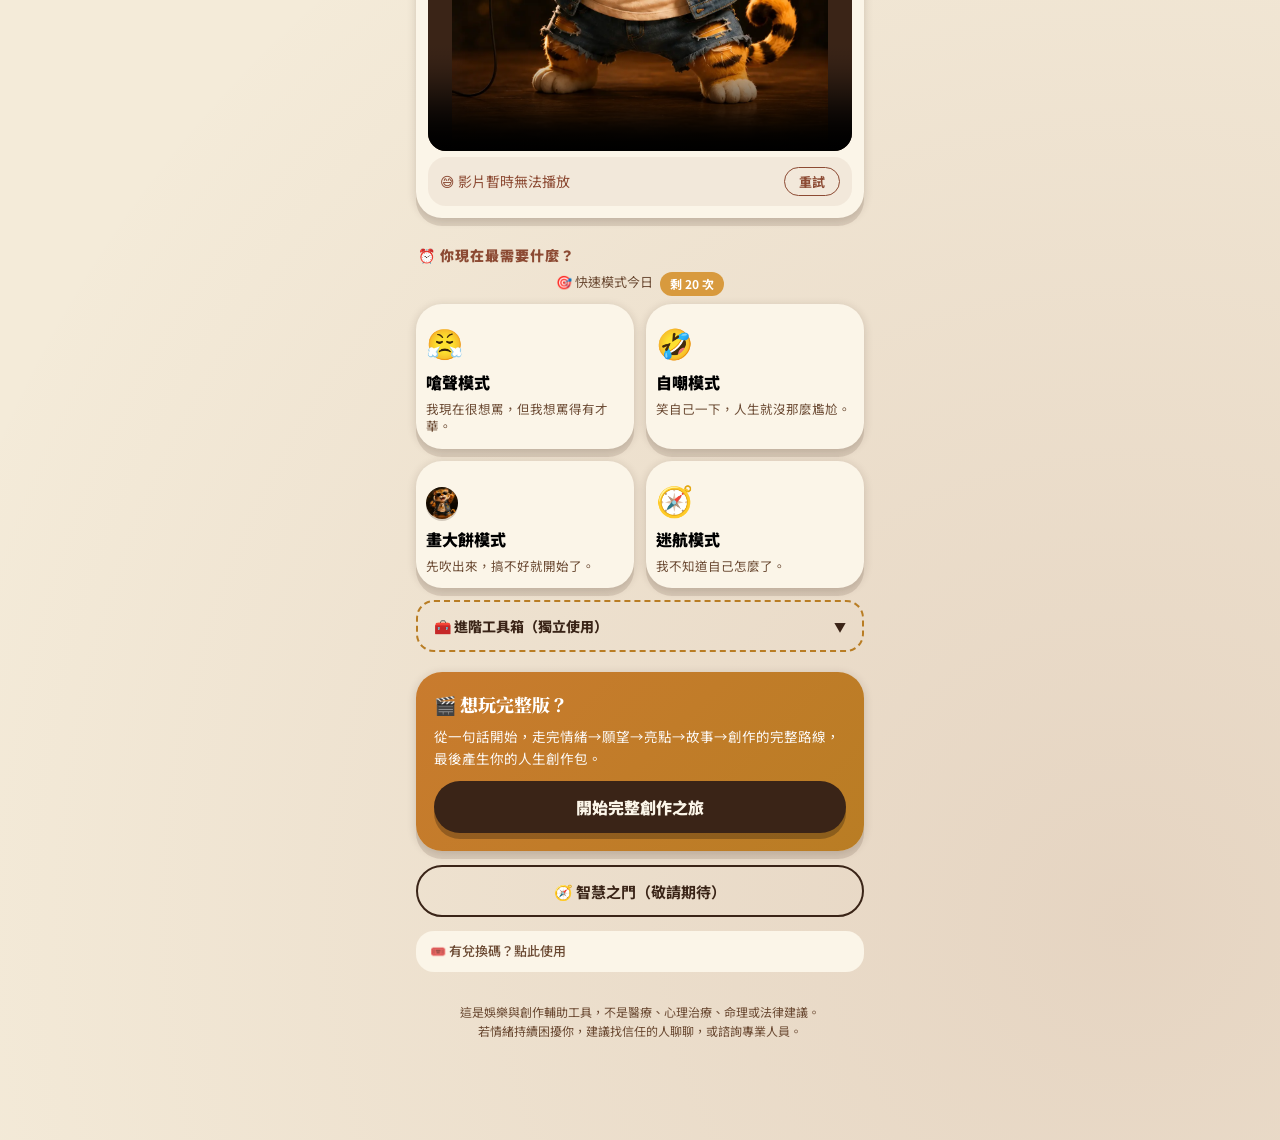
==== commit 43027f28: "Gate 6: 前端額度系統 UI（localStorage 柔性限制） - QUOTA_LIMITS（free/student/basic/pro 三種額度類型） - getTwDateStr/in" ====
--- a/index.html
+++ b/index.html
@@ -3,8 +3,8 @@
 <head>
 <meta charset="UTF-8">
 <meta name="viewport" content="width=device-width, initial-scale=1, viewport-fit=cover">
-<title>笑鼠人了！－ 笑掉煩惱，吹大夢想，把人生變成微電影</title>
-<meta name="description" content="歡樂版人生導航系統：把情緒變笑氣，把妄想變願景，把人生變成微電影。不是心理諮商、不是命理、不是嚴肅人生教練。">
+<title>笑鼠人了！－ 笑掉煩惱，吹大夢想，把生活變成微電影</title>
+<meta name="description" content="歡樂版人生導航系統：把情緒變笑氣，把妄想變願景，把生活變成微電影。不是心理諮商、不是命理、不是嚴肅人生教練。">
 <meta name="theme-color" content="#C97B2E">
 <link rel="manifest" href="manifest.json">
 <link rel="apple-touch-icon" href="rat-safe.jpg">
@@ -121,6 +121,7 @@
     <div id="draft-banner" style="display:none"></div>
 
     <div class="section-label">⏰ 你現在最需要什麼？</div>
+    <div id="quota-quick-info" class="quota-info-row"></div>
     <div class="mode-grid" id="mode-grid"><!-- rendered by app.js --></div>
 
     <!-- 進階工具箱 -->
@@ -133,6 +134,24 @@
     </div>
 
     <button class="btn-ghost" id="btn-gate" style="margin-top:14px;">🧭 智慧之門（敬請期待）</button>
+
+    <!-- 額度升級提示（平時隱藏，額度用盡時短暫出現） -->
+    <div id="quota-upgrade-hint" class="upgrade-hint-box" hidden>
+      <p>🎁 有方案碼可以獲得更多次數！</p>
+      <div class="redeem-row">
+        <input id="redeem-input" class="redeem-input" type="text" placeholder="輸入方案碼（如 HAPPY-X7K9）" autocapitalize="characters">
+        <button class="btn-redeem" onclick="window._redeemCode&&window._redeemCode(document.getElementById('redeem-input').value)">兌換</button>
+      </div>
+    </div>
+
+    <!-- 方案碼兌換區（常駐，收合） -->
+    <details class="redeem-details">
+      <summary>🎟️ 有兌換碼？點此使用</summary>
+      <div class="redeem-row" style="margin-top:8px">
+        <input id="redeem-input-2" class="redeem-input" type="text" placeholder="輸入方案碼" autocapitalize="characters">
+        <button class="btn-redeem" onclick="window._redeemCode&&window._redeemCode(document.getElementById('redeem-input-2').value)">兌換</button>
+      </div>
+    </details>
 
     <footer class="foot-note">
       這是娛樂與創作輔助工具，不是醫療、心理治療、命理或法律建議。<br>
--- a/style.css
+++ b/style.css
@@ -4,11 +4,11 @@
             深咖啡 #3A2417 / 紅棕 #8C4A33
    Cinema (自導自演): 黑 #1C1410 / 金 #E8C76B
    Type: Noto Serif TC (display, used sparingly) +
-         Noto Sans TC (body/UI) + Zhi Mang Xing (brush accent,
+         Noto Sans TC (body/UI) + Ma Shan Zheng (brush accent,
          used only for mascot "金句" callouts — the one signature flourish)
    ===================================================== */
 
-@import url('https://fonts.googleapis.com/css2?family=Noto+Serif+TC:wght@500;900&family=Noto+Sans+TC:wght@400;500;700;900&family=Zhi+Mang+Xing&display=swap');
+@import url('https://fonts.googleapis.com/css2?family=Noto+Serif+TC:wght@500;900&family=Noto+Sans+TC:wght@400;500;700;900&family=Ma+Shan+Zheng&display=swap');
 
 :root{
   --cream:#F4EBD9;
@@ -53,7 +53,7 @@
 }
 
 .brush{
-  font-family:'Zhi Mang Xing','Noto Serif TC',serif;
+  font-family:'Ma Shan Zheng','Noto Serif TC',serif;
   font-weight:400;
 }
 
@@ -294,7 +294,7 @@
 }
 .result-card .body-text{font-size:15.5px; white-space:pre-line;}
 .result-card .quote{
-  margin-top:10px; font-family:'Zhi Mang Xing','Noto Serif TC',serif;
+  margin-top:10px; font-family:'Ma Shan Zheng','Noto Serif TC',serif;
   font-size:19px; color:var(--maroon); border-top:1px dashed #D8C7A0;
   padding-top:8px;
 }
@@ -332,7 +332,7 @@
 .cinema-ticket .act .label{font-size:12px; font-weight:900; color:var(--cinema-gold);}
 .cinema-ticket .act .content{font-size:14.5px; color:#F1E6CC; margin-top:2px;}
 .cinema-ticket .ending{
-  margin-top:14px; font-family:'Zhi Mang Xing',serif; font-size:18px; color:#fff;
+  margin-top:14px; font-family:'Ma Shan Zheng',serif; font-size:18px; color:#fff;
   border-top:1px solid rgba(232,199,107,0.4); padding-top:10px;
 }
 
@@ -514,3 +514,45 @@
   body{font-size:18px;}
   .share-grid{grid-template-columns:1fr 1fr;}
 }
+
+/* ---------- 額度徽章 ---------- */
+.quota-info-row{
+  text-align:center; font-size:13px; color:var(--coffee-soft);
+  margin:-4px 0 8px; min-height:20px;
+}
+.quota-badge{
+  display:inline-block; background:var(--gold); color:#fff;
+  font-size:12px; font-weight:700; border-radius:20px;
+  padding:2px 10px; margin-left:4px; vertical-align:middle;
+}
+.quota-badge.quota-empty{background:var(--maroon);}
+
+/* ---------- 升級提示框 ---------- */
+.upgrade-hint-box{
+  background:var(--cream-soft); border:2px solid var(--gold);
+  border-radius:var(--radius-md); padding:14px 16px;
+  margin:10px 0; text-align:center;
+}
+.upgrade-hint-box p{margin:0 0 10px; font-size:14px; font-weight:700; color:var(--coffee);}
+
+/* ---------- 兌換碼區 ---------- */
+.redeem-row{display:flex; gap:8px; max-width:360px; margin:0 auto;}
+.redeem-input{
+  flex:1; border:2px solid var(--gold); border-radius:var(--radius-sm);
+  padding:8px 12px; font-size:14px; background:var(--cream-soft); color:var(--coffee);
+  font-family:inherit;
+}
+.btn-redeem{
+  background:var(--orange); color:#fff; border:none; border-radius:var(--radius-sm);
+  padding:8px 16px; font-size:14px; font-weight:700; cursor:pointer;
+  white-space:nowrap; font-family:inherit;
+}
+.btn-redeem:active{opacity:.8;}
+
+.redeem-details{
+  margin:14px 0 4px; border-radius:var(--radius-md);
+  background:var(--cream-soft); padding:10px 14px;
+  font-size:13px; color:var(--coffee-soft);
+}
+.redeem-details summary{cursor:pointer; font-weight:500; list-style:none; user-select:none;}
+.redeem-details summary::-webkit-details-marker{display:none;}
